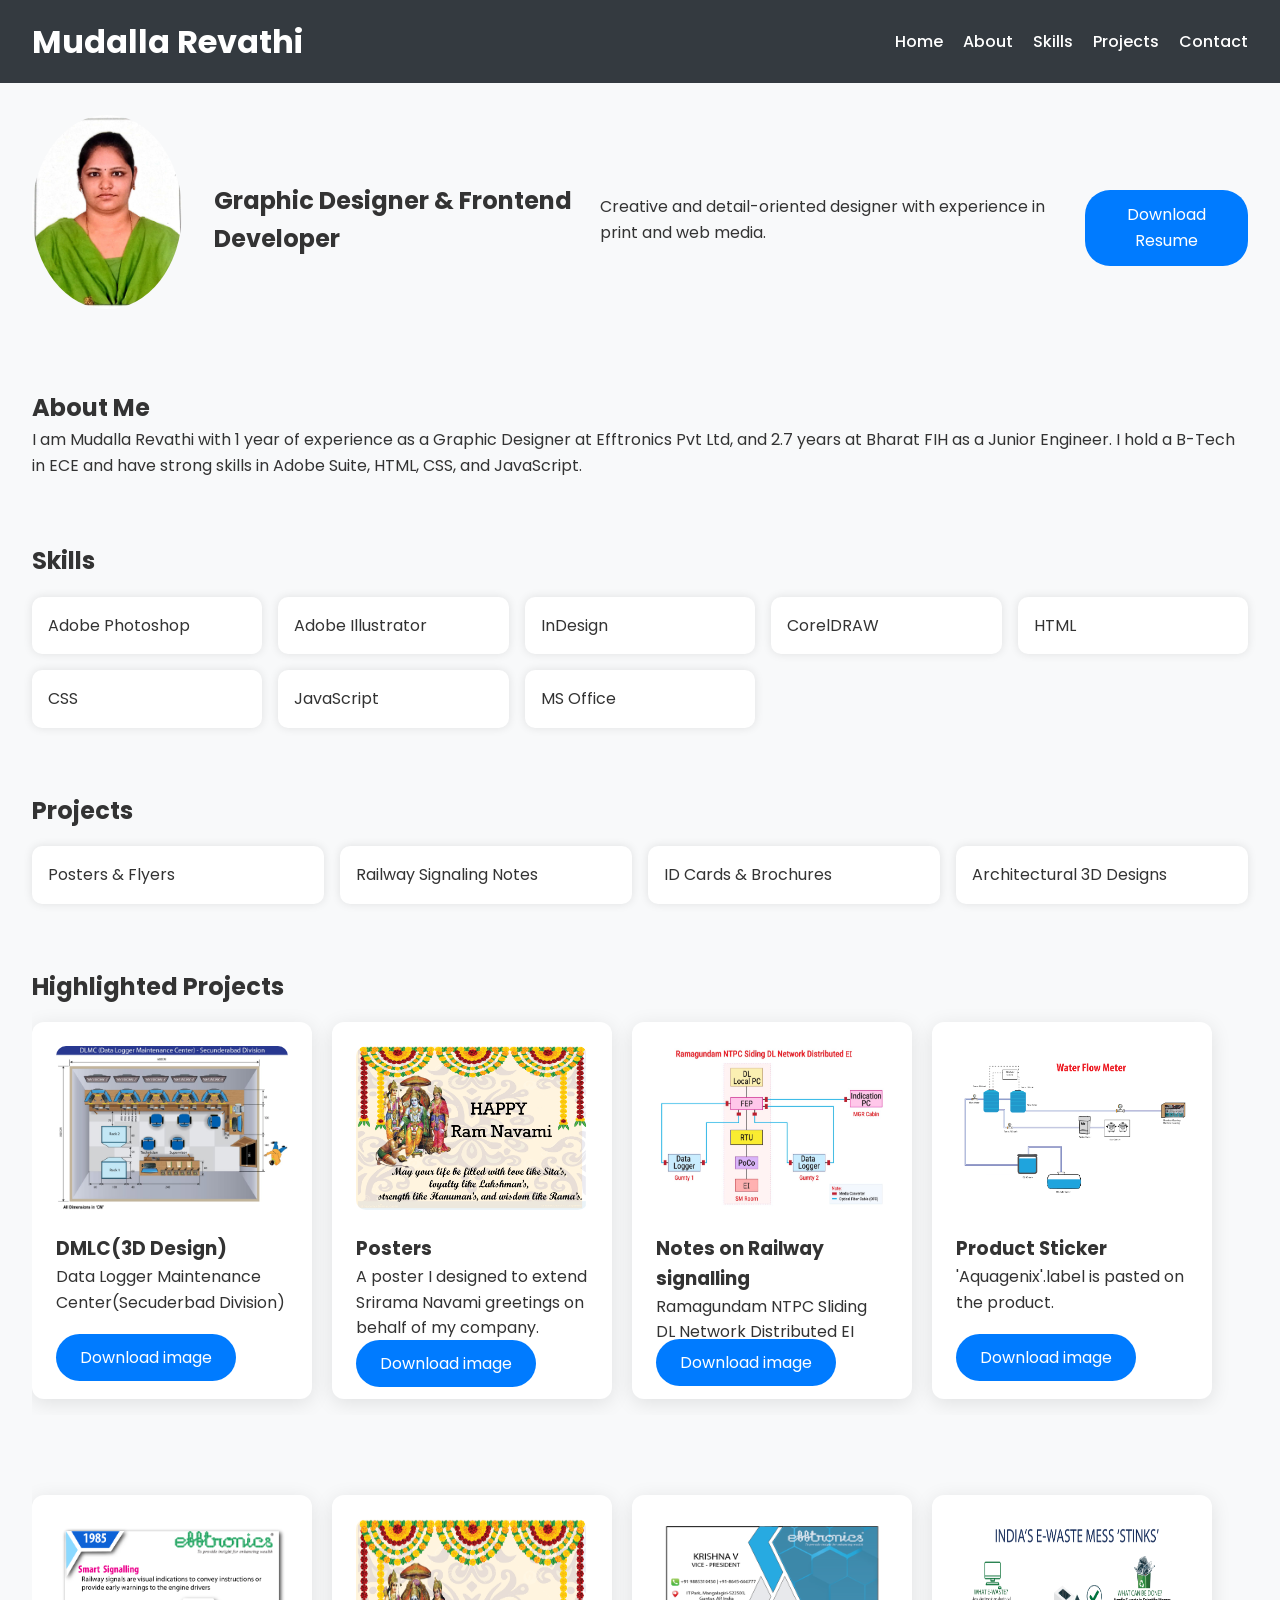
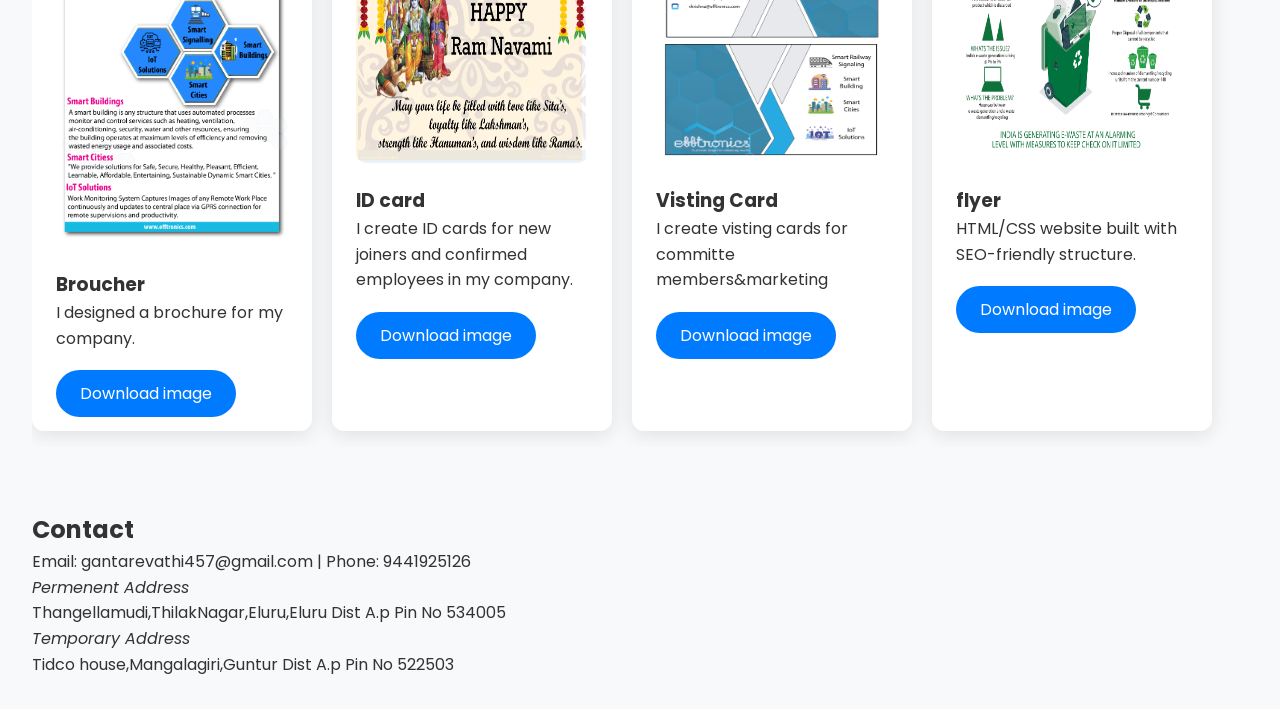
==== index.html @ 01e8acb7 "Update index.html" ====
<!DOCTYPE html>
<html lang="en">
<head>
  <meta charset="UTF-8" />
  <meta name="viewport" content="width=device-width, initial-scale=1.0" />
  <title>Mudalla Revathi | Portfolio</title>
  <link href="https://fonts.googleapis.com/css2?family=Poppins:wght@300;500;700&display=swap" rel="stylesheet">
  </head>
  <style>
    * {
      margin: 0;
      padding: 0;
      box-sizing: border-box;
      font-family: 'Poppins', sans-serif;
    }
    body {
      line-height: 1.6;
      background: #f8f9fa;
      color: #333;
    }
    header {
      background: #343a40;
      color: #fff;
      padding: 1rem 2rem;
      display: flex;
      justify-content: space-between;
      align-items: center;
      position: sticky;
      top: 0;
      z-index: 1000;
    }
    nav a {
      color: #fff;
      margin-left: 1rem;
      text-decoration: none;
      font-weight: 500;
    }
    section {
      padding: 2rem;
    }
    .home {
      display: flex;
      flex-direction: column;
      align-items: center;
      text-align: center;
    }
    .home img {
      width: 150px;
      border-radius: 50%;
      margin-bottom: 1rem;
    }
    .button {
      padding: 0.75rem 1.5rem;
      background: #007bff;
      color: white;
      border: none;
      border-radius: 25px;
      margin-top: 1rem;
      cursor: pointer;
      text-align: center;
      text-decoration: none;
    }
    .skills .skill-list, .projects .project-list {
      display: grid;
      grid-template-columns: repeat(auto-fit, minmax(200px, 1fr));
      gap: 1rem;
      margin-top: 1rem;
    }
    .skill, .project {
      background: #fff;
      padding: 1rem;
      border-radius: 10px;
      box-shadow: 0 0 10px rgba(0,0,0,0.1);
    }
    .carousel {
      display: flex;
      overflow-x: auto;
      gap: 20px;
      scroll-behavior: smooth;
      padding: 1rem 0;
    }
    .carousel-item {
      flex: 0 0 auto;
      width: 280px;
      background: white;
      padding: 1.5rem;
      border-radius: 12px;
      box-shadow: 0 4px 20px rgba(0,0,0,0.1);
      transition: transform 0.3s, box-shadow 0.3s;
    }
    .carousel-item:hover {
      transform: translateY(-10px);
      box-shadow: 0 12px 30px rgba(0,0,0,0.2);
    }
    .carousel-item img {
      width: 100%;
      border-radius: 10px;
      margin-bottom: 1rem;
    }
    .contact-form input, .contact-form textarea {
      width: 100%;
      padding: 0.75rem;
      margin: 0.5rem 0;
      border: 1px solid #ccc;
      border-radius: 5px;
    }
    footer {
      background: #343a40;
      color: #fff;
      text-align: center;
      padding: 1rem;
      margin-top: 2rem;
    }
    @media (min-width: 768px) {
      .home {
        flex-direction: row;
        justify-content: center;
        text-align: left;
      }
      .home img {
        margin-right: 2rem;
      }
    }
  </style>
</head>
<body>
  <header>
    <h1>Mudalla Revathi</h1>
    <nav>
      <a href="#home">Home</a>
      <a href="#about">About</a>
      <a href="#skills">Skills</a>
      <a href="#projects">Projects</a>
      <a href="#contact">Contact</a>
    </nav>
  </header>

  <section id="home" class="home">
    <img src="Revathi.jpg" alt="Profile Photo">
      <h2>Graphic Designer & Frontend Developer</h2>
      <p>Creative and detail-oriented designer with experience in print and web media.</p>
      <a href="photoshop resume.png"class="button">Download Resume</a>
    </div>
  </section>

  <section id="about">
    <h2>About Me</h2>
    <p>I am Mudalla Revathi with 1 year of experience as a Graphic Designer at Efftronics Pvt Ltd, and 2.7 years at Bharat FIH as a Junior Engineer. I hold a B-Tech in ECE and have strong skills in Adobe Suite, HTML, CSS, and JavaScript.</p>
  </section>

  <section id="skills" class="skills">
    <h2>Skills</h2>
    <div class="skill-list">
      <div class="skill">Adobe Photoshop</div>
      <div class="skill">Adobe Illustrator</div>
      <div class="skill">InDesign</div>
      <div class="skill">CorelDRAW</div>
      <div class="skill">HTML</div>
      <div class="skill">CSS</div>
      <div class="skill">JavaScript</div>
      <div class="skill">MS Office</div>
    </div>
  </section>

  <section id="projects" class="projects">
    <h2>Projects</h2>
    <div class="project-list">
      <div class="project">Posters & Flyers</div>
      <div class="project">Railway Signaling Notes</div>
      <div class="project">ID Cards & Brochures</div>
      <div class="project">Architectural 3D Designs</div>
    </div>
  </section>
  <section class="section" id="projects">
      <h2>Highlighted Projects</h2>
      <div class="carousel">
        <div class="carousel-item">
          <img src="3D Design.jpeg" style="height: 50%;width: 100%;" alt="Brand Kit">
          <h3>DMLC(3D Design)</h3>
          <p style="margin-bottom:30px;">Data Logger Maintenance Center(Secuderbad Division)</p>
           <a href="3D Design.jpeg"class="button">Download image</a>
        </div>
        <div class="carousel-item">
          <img src="Poster.png"style="height: 50%;width: 100%;" alt="Marketing Poster">
          <h3>Posters</h3>
          <p style="margin-bottom:10px;">A poster I designed to extend Srirama Navami greetings on behalf of my company.</p>
           <a href="Poster.png"class="button">Download image</a>
        </div>
        <div class="carousel-item">
          <img src="Block Diagrams1.jpeg" style="height: 50%;width: 100%;"alt="Landing Page">
          <h3>Notes on  Railway signalling </h3>
          <p style="margin-bottom:5px;">Ramagundam NTPC Sliding DL Network Distributed EI</p>
           <a href="Block Diagrams1.jpeg"class="button">Download image</a>
        </div>
        <div class="carousel-item">
          <img src="Terrace Flow-01.png" style="height: 50%;width: 100%;"alt="Landing Page">
          <h3>Product Sticker</h3>
          <p style="margin-bottom:30px;">'Aquagenix'.label is pasted on the product.</p>
           <a href="Terrace Flow-01.png"class="button">Download image</a>
        </div>
      </div>
    </section>
    <section class="section" id="projects">
      <div class="carousel">
        <div class="carousel-item">
          <img src="Broucher-01.png" style="height: %;width: 100%;" alt="Brand Kit">
          <h3>Broucher</h3>
          <p style="margin-bottom:30px;">I designed a brochure for my company.</p>
           <a href="Broucher-01.png"class="button">Download image</a>
        </div>
        <div class="carousel-item">
          <img src="Poster.png"style="height: 50%;width: 100%;" alt="Marketing Poster">
          <h3>ID card </h3>
          <p style="margin-bottom:30px;">I create ID cards for new joiners and confirmed employees in my company.</p>
           <a href="Poster.png"class="button">Download image</a>
        </div>
        <div class="carousel-item">
          <img src="vistingcard-2-01-01.png" style="height: 50%;width: 100%;"alt="Landing Page">
          <h3>Visting Card</h3>
          <p style="margin-bottom:30px;">I create visting cards for committe members&marketing</p>
           <a href="vistingcard-2-01-01.png"class="button">Download image</a>
        </div>
        <div class="carousel-item">
          <img src="India's waste-01.png" style="height: 50%;width: 100%;"alt="Landing Page">
          <h3>flyer</h3>
          <p style="margin-bottom:30px;">HTML/CSS website built with SEO-friendly structure.</p>
           <a href="India's waste-01.png"class="button">Download image</a>
        </div>
      </div>
    </section>
<section id="contact">
    <h2>Contact</h2>
    <p>Email: gantarevathi457@gmail.com | Phone: 9441925126</p>
    <address>Permenent Address</address>
    <P>Thangellamudi,ThilakNagar,Eluru,Eluru Dist A.p Pin No 534005</P>
    <address>Temporary Address</address>
    <P>Tidco house,Mangalagiri,Guntur Dist A.p Pin No 522503</P>
  </section>
</body>
</html>
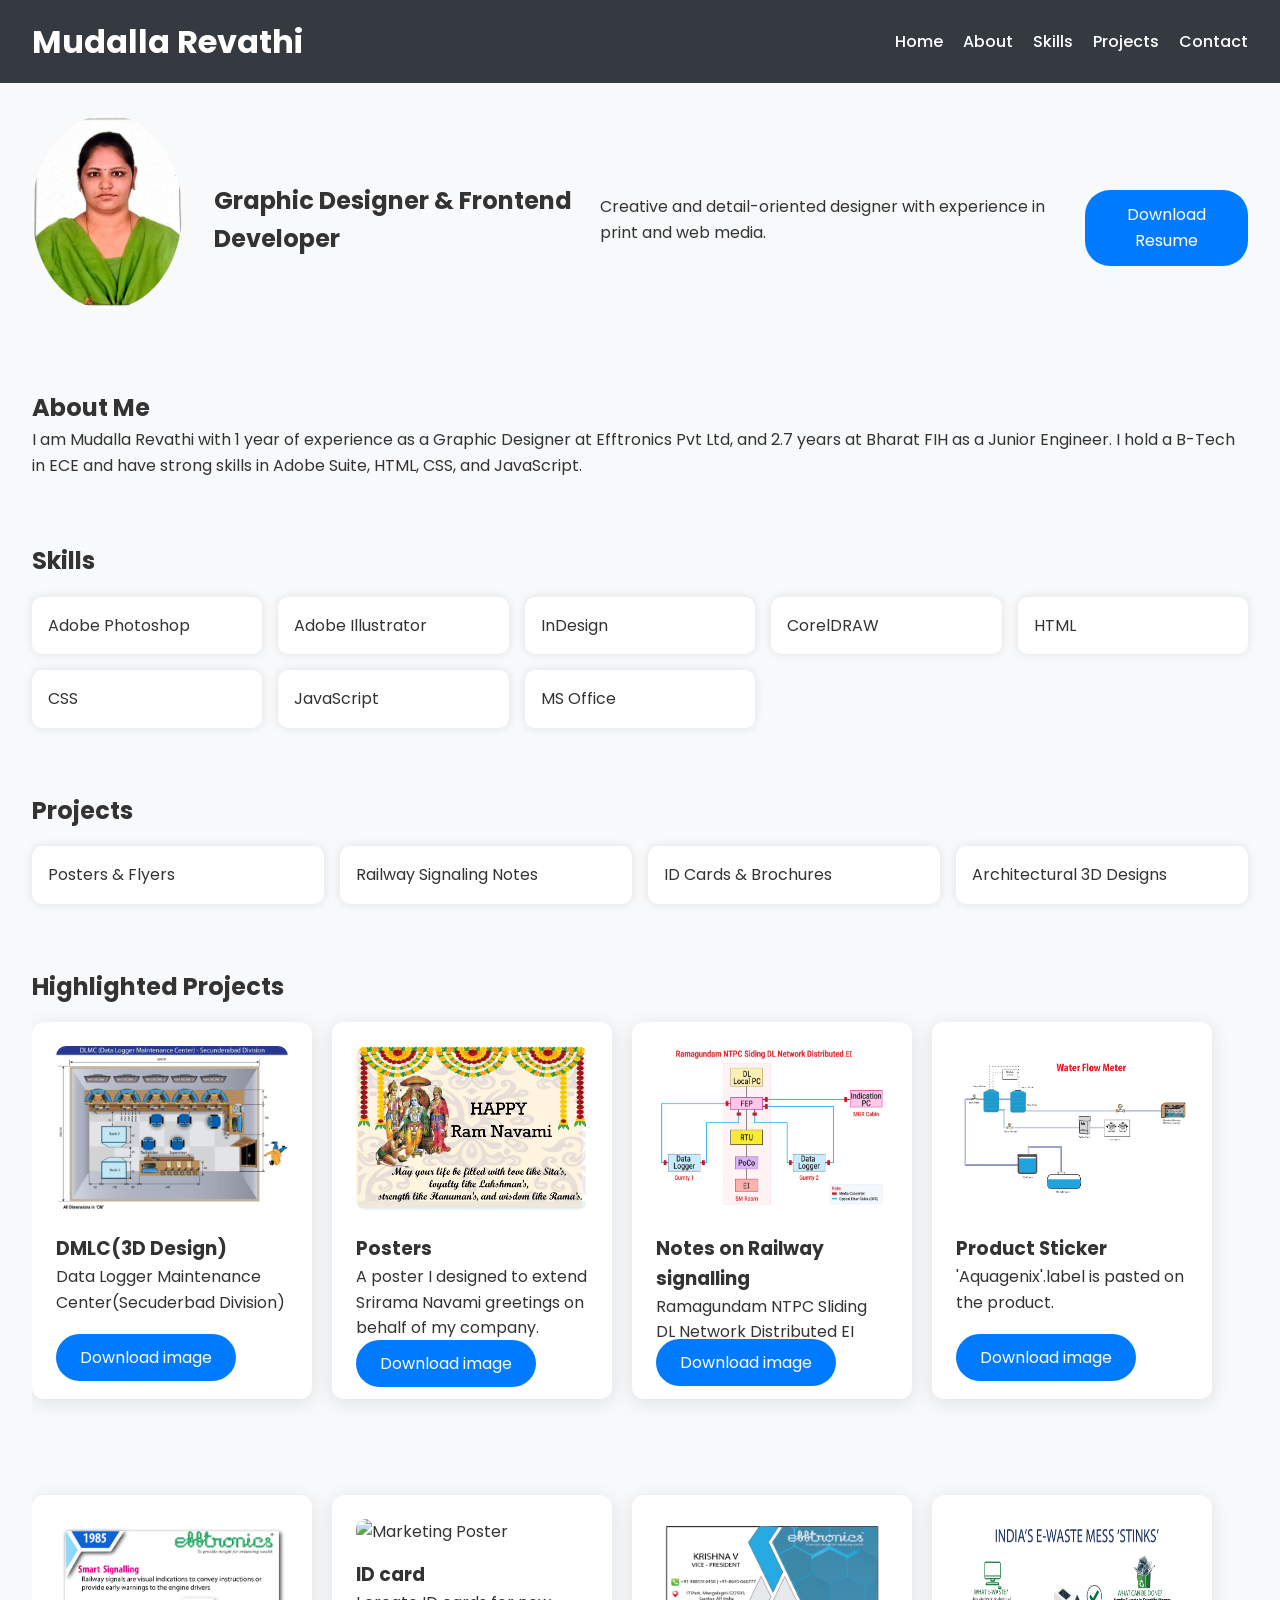
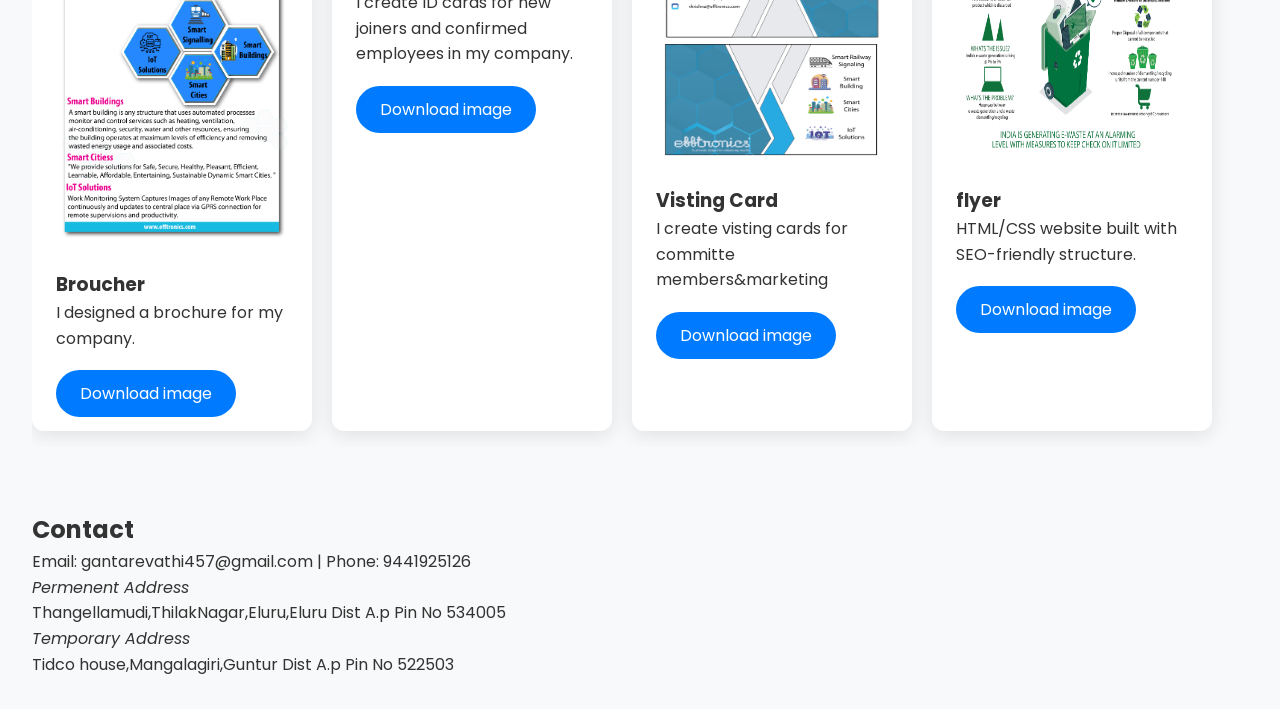
==== commit 82700d20: "Update index.html" ====
--- a/index.html
+++ b/index.html
@@ -209,10 +209,10 @@
            <a href="Broucher-01.png"class="button">Download image</a>
         </div>
         <div class="carousel-item">
-          <img src="Poster.png"style="height: 50%;width: 100%;" alt="Marketing Poster">
+          <img src="Id card.png"style="height: 50%;width: 100%;" alt="Marketing Poster">
           <h3>ID card </h3>
           <p style="margin-bottom:30px;">I create ID cards for new joiners and confirmed employees in my company.</p>
-           <a href="Poster.png"class="button">Download image</a>
+           <a href="Id card.png"class="button">Download image</a>
         </div>
         <div class="carousel-item">
           <img src="vistingcard-2-01-01.png" style="height: 50%;width: 100%;"alt="Landing Page">
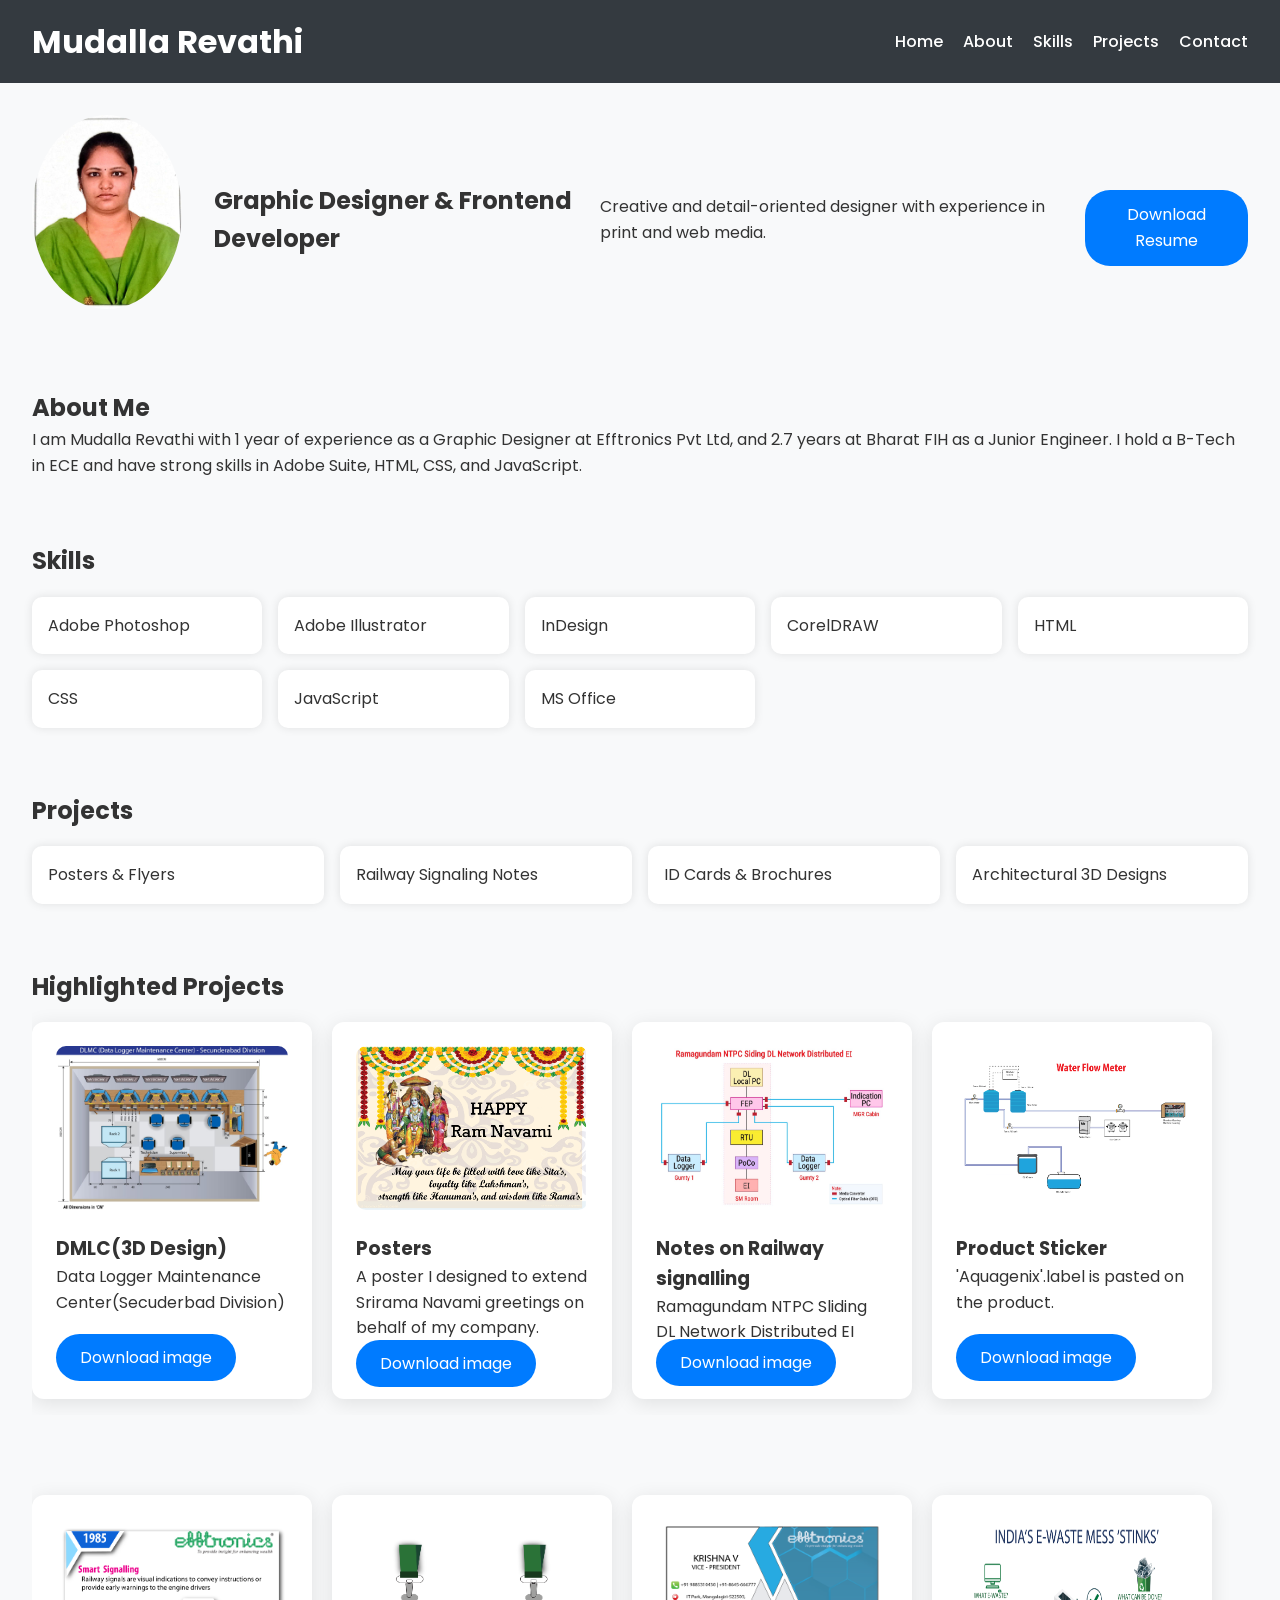
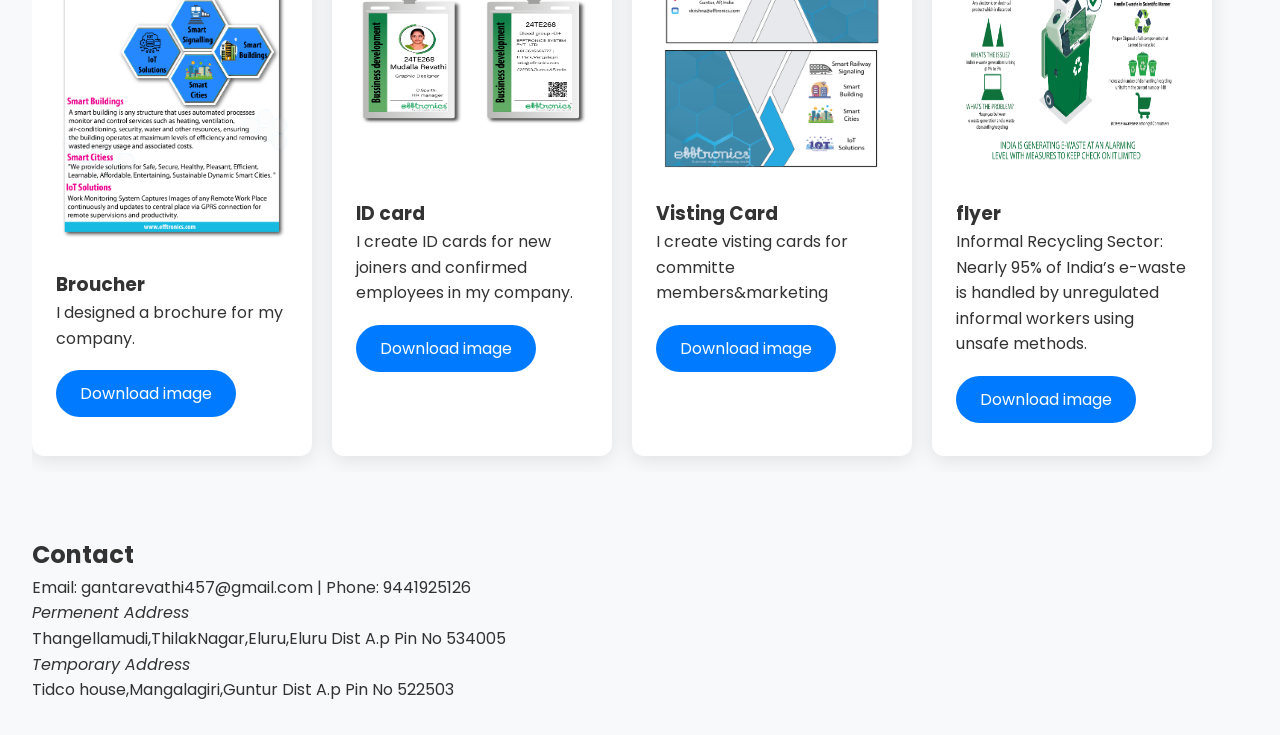
==== commit bd08adbd: "Update index.html" ====
--- a/index.html
+++ b/index.html
@@ -223,7 +223,7 @@
         <div class="carousel-item">
           <img src="India's waste-01.png" style="height: 50%;width: 100%;"alt="Landing Page">
           <h3>flyer</h3>
-          <p style="margin-bottom:30px;">HTML/CSS website built with SEO-friendly structure.</p>
+          <p style="margin-bottom:30px;">Informal Recycling Sector: Nearly 95% of India’s e-waste is handled by unregulated informal workers using unsafe methods.</p>
            <a href="India's waste-01.png"class="button">Download image</a>
         </div>
       </div>
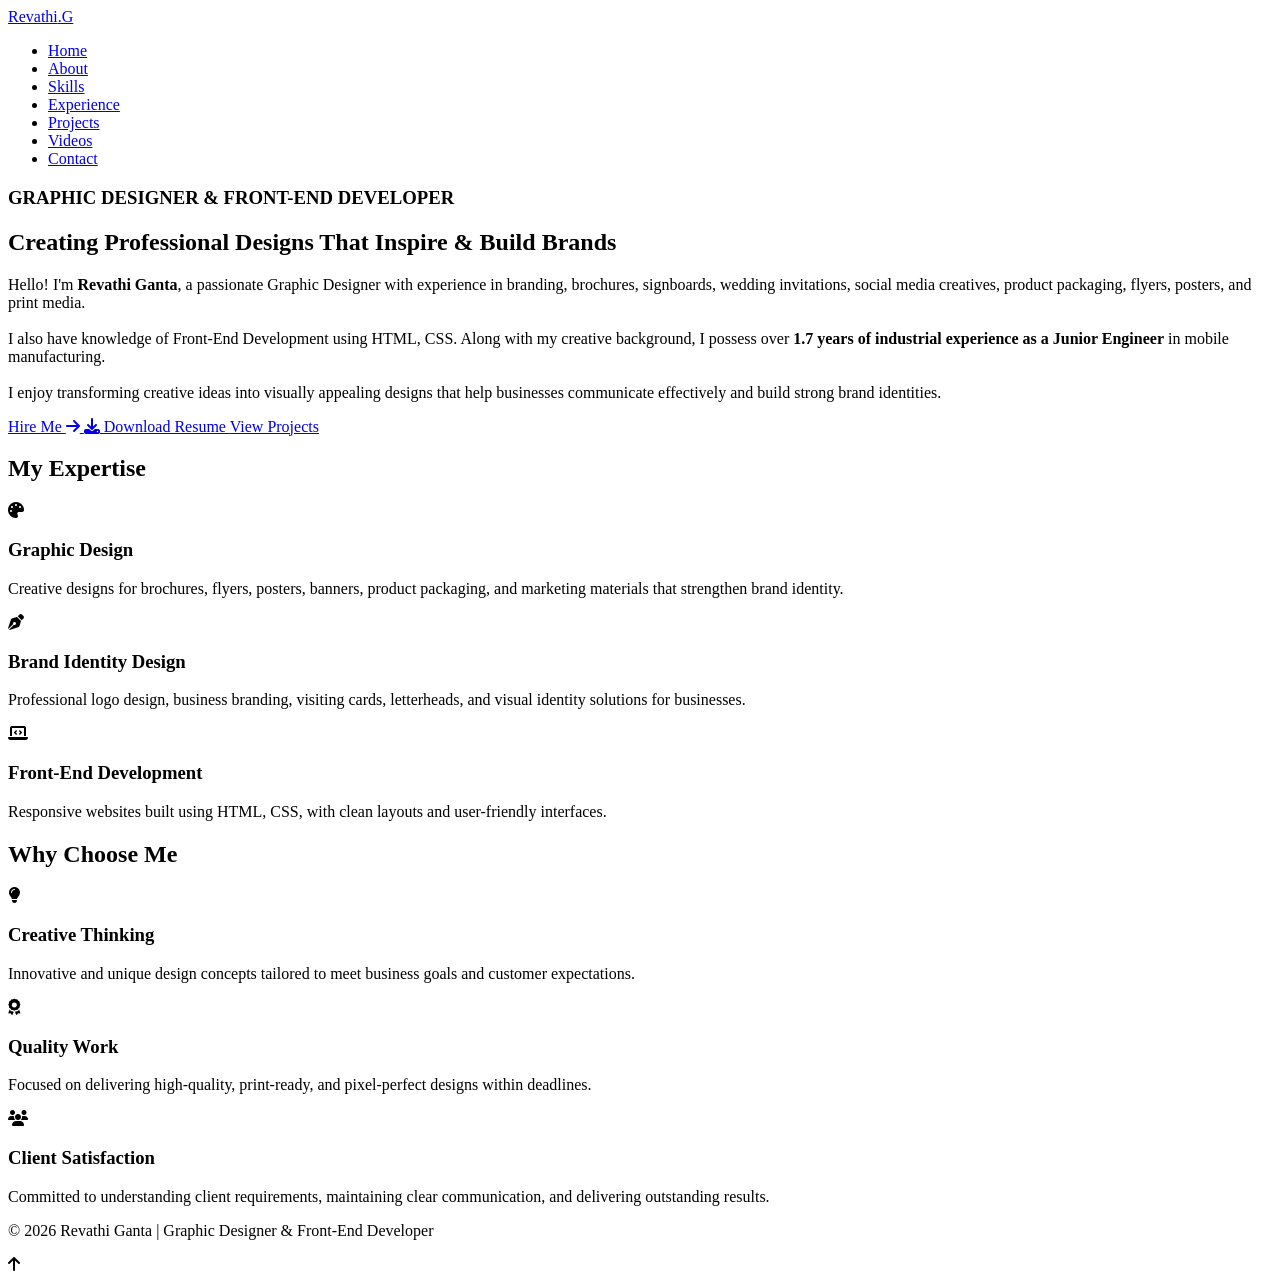
==== commit f801db9c: "Add files via upload" ====
--- a/index.html
+++ b/index.html
@@ -1,240 +1,132 @@
 <!DOCTYPE html>
 <html lang="en">
 <head>
-  <meta charset="UTF-8" />
-  <meta name="viewport" content="width=device-width, initial-scale=1.0" />
-  <title>Mudalla Revathi | Portfolio</title>
-  <link href="https://fonts.googleapis.com/css2?family=Poppins:wght@300;500;700&display=swap" rel="stylesheet">
-  </head>
-  <style>
-    * {
-      margin: 0;
-      padding: 0;
-      box-sizing: border-box;
-      font-family: 'Poppins', sans-serif;
-    }
-    body {
-      line-height: 1.6;
-      background: #f8f9fa;
-      color: #333;
-    }
-    header {
-      background: #343a40;
-      color: #fff;
-      padding: 1rem 2rem;
-      display: flex;
-      justify-content: space-between;
-      align-items: center;
-      position: sticky;
-      top: 0;
-      z-index: 1000;
-    }
-    nav a {
-      color: #fff;
-      margin-left: 1rem;
-      text-decoration: none;
-      font-weight: 500;
-    }
-    section {
-      padding: 2rem;
-    }
-    .home {
-      display: flex;
-      flex-direction: column;
-      align-items: center;
-      text-align: center;
-    }
-    .home img {
-      width: 150px;
-      border-radius: 50%;
-      margin-bottom: 1rem;
-    }
-    .button {
-      padding: 0.75rem 1.5rem;
-      background: #007bff;
-      color: white;
-      border: none;
-      border-radius: 25px;
-      margin-top: 1rem;
-      cursor: pointer;
-      text-align: center;
-      text-decoration: none;
-    }
-    .skills .skill-list, .projects .project-list {
-      display: grid;
-      grid-template-columns: repeat(auto-fit, minmax(200px, 1fr));
-      gap: 1rem;
-      margin-top: 1rem;
-    }
-    .skill, .project {
-      background: #fff;
-      padding: 1rem;
-      border-radius: 10px;
-      box-shadow: 0 0 10px rgba(0,0,0,0.1);
-    }
-    .carousel {
-      display: flex;
-      overflow-x: auto;
-      gap: 20px;
-      scroll-behavior: smooth;
-      padding: 1rem 0;
-    }
-    .carousel-item {
-      flex: 0 0 auto;
-      width: 280px;
-      background: white;
-      padding: 1.5rem;
-      border-radius: 12px;
-      box-shadow: 0 4px 20px rgba(0,0,0,0.1);
-      transition: transform 0.3s, box-shadow 0.3s;
-    }
-    .carousel-item:hover {
-      transform: translateY(-10px);
-      box-shadow: 0 12px 30px rgba(0,0,0,0.2);
-    }
-    .carousel-item img {
-      width: 100%;
-      border-radius: 10px;
-      margin-bottom: 1rem;
-    }
-    .contact-form input, .contact-form textarea {
-      width: 100%;
-      padding: 0.75rem;
-      margin: 0.5rem 0;
-      border: 1px solid #ccc;
-      border-radius: 5px;
-    }
-    footer {
-      background: #343a40;
-      color: #fff;
-      text-align: center;
-      padding: 1rem;
-      margin-top: 2rem;
-    }
-    @media (min-width: 768px) {
-      .home {
-        flex-direction: row;
-        justify-content: center;
-        text-align: left;
-      }
-      .home img {
-        margin-right: 2rem;
-      }
-    }
-  </style>
+    <meta charset="UTF-8">
+    <meta name="viewport" content="width=device-width, initial-scale=1.0">
+    <meta name="description" content="Portfolio of Revathi Ganta, Creative Graphic Designer and Front-End Developer from Andhra Pradesh, India.">
+    <title>Revathi Ganta | Graphic Designer Portfolio</title>
+    <link rel="stylesheet" href="style.css">
+    <link rel="stylesheet" href="https://cdnjs.cloudflare.com/ajax/libs/font-awesome/6.4.0/css/all.min.css">
 </head>
 <body>
-  <header>
-    <h1>Mudalla Revathi</h1>
-    <nav>
-      <a href="#home">Home</a>
-      <a href="#about">About</a>
-      <a href="#skills">Skills</a>
-      <a href="#projects">Projects</a>
-      <a href="#contact">Contact</a>
-    </nav>
-  </header>
 
-  <section id="home" class="home">
-    <img src="Revathi.jpg" alt="Profile Photo">
-      <h2>Graphic Designer & Frontend Developer</h2>
-      <p>Creative and detail-oriented designer with experience in print and web media.</p>
-      <a href="photoshop resume.png"class="button">Download Resume</a>
+<nav class="navbar">
+    <div class="container">
+        <a href="index.html" class="logo">Revathi<span>.G</span></a>
+
+        <ul class="nav-links">
+    <li><a href="index.html">Home</a></li>
+    <li><a href="about.html">About</a></li>
+    <li><a href="skills.html">Skills</a></li>
+    <li><a href="experience.html">Experience</a></li>
+    <li><a href="projects.html">Projects</a></li>
+
+    <!-- కొత్తది -->
+    <li><a href="videos.html">Videos</a></li>
+
+    <li><a href="contact.html">Contact</a></li>
+</ul>
+
+        <div class="menu-toggle" id="mobile-menu">
+            <span></span>
+            <span></span>
+            <span></span>
+        </div>
     </div>
-  </section>
+</nav>
 
-  <section id="about">
-    <h2>About Me</h2>
-    <p>I am Mudalla Revathi with 1 year of experience as a Graphic Designer at Efftronics Pvt Ltd, and 2.7 years at Bharat FIH as a Junior Engineer. I hold a B-Tech in ECE and have strong skills in Adobe Suite, HTML, CSS, and JavaScript.</p>
-  </section>
+<!-- HERO SECTION -->
+<section class="hero">
+    <div class="container hero-content">
+        <h3>GRAPHIC DESIGNER & FRONT-END DEVELOPER</h3>
+        <h1>Creating Professional Designs That Inspire & Build Brands</h1>
+        <p>
+            Hello! I'm <strong>Revathi Ganta</strong>, a passionate Graphic Designer with experience in
+            branding, brochures, signboards, wedding invitations, social media creatives,
+            product packaging, flyers, posters, and print media.
+            <br><br>
+            I also have knowledge of Front-End Development using HTML, CSS.
+            Along with my creative background, I possess over <strong>1.7 years of industrial
+            experience as a Junior Engineer</strong> in mobile manufacturing.
+            <br><br>
+            I enjoy transforming creative ideas into visually appealing designs that help
+            businesses communicate effectively and build strong brand identities.
+        </p>
 
-  <section id="skills" class="skills">
-    <h2>Skills</h2>
-    <div class="skill-list">
-      <div class="skill">Adobe Photoshop</div>
-      <div class="skill">Adobe Illustrator</div>
-      <div class="skill">InDesign</div>
-      <div class="skill">CorelDRAW</div>
-      <div class="skill">HTML</div>
-      <div class="skill">CSS</div>
-      <div class="skill">JavaScript</div>
-      <div class="skill">MS Office</div>
+        <div class="hero-btns">
+            <a href="contact.html" class="btn btn-primary">
+                Hire Me <i class="fas fa-arrow-right"></i>
+            </a>
+
+            <!-- ఇక్కడ క్లాస్ సింటాక్స్ ఫిక్స్ చేసాము -->
+            <a href="Resume/photoshop resume update.pdf" class="btn btn-secondary" download>
+                <i class="fas fa-download"></i> Download Resume
+            </a>
+            
+            <a href="projects.html" class="btn btn-secondary">
+                View Projects
+            </a>
+        </div>
     </div>
-  </section>
+</section>
 
-  <section id="projects" class="projects">
-    <h2>Projects</h2>
-    <div class="project-list">
-      <div class="project">Posters & Flyers</div>
-      <div class="project">Railway Signaling Notes</div>
-      <div class="project">ID Cards & Brochures</div>
-      <div class="project">Architectural 3D Designs</div>
+<!-- EXPERTISE SECTION -->
+<section class="container">
+    <h2 class="section-title">My <span>Expertise</span></h2>
+    <div class="grid-3">
+        <div class="card">
+            <i class="fas fa-palette"></i>
+            <h3>Graphic Design</h3>
+            <p>Creative designs for brochures, flyers, posters, banners, product packaging, and marketing materials that strengthen brand identity.</p>
+        </div>
+
+        <div class="card">
+            <i class="fas fa-pen-nib"></i>
+            <h3>Brand Identity Design</h3>
+            <p>Professional logo design, business branding, visiting cards, letterheads, and visual identity solutions for businesses.</p>
+        </div>
+
+        <div class="card">
+            <i class="fas fa-laptop-code"></i>
+            <h3>Front-End Development</h3>
+            <p>Responsive websites built using HTML, CSS, with clean layouts and user-friendly interfaces.</p>
+        </div>
     </div>
-  </section>
-  <section class="section" id="projects">
-      <h2>Highlighted Projects</h2>
-      <div class="carousel">
-        <div class="carousel-item">
-          <img src="3D Design.jpeg" style="height: 50%;width: 100%;" alt="Brand Kit">
-          <h3>DMLC(3D Design)</h3>
-          <p style="margin-bottom:30px;">Data Logger Maintenance Center(Secuderbad Division)</p>
-           <a href="3D Design.jpeg"class="button">Download image</a>
+</section>
+
+<!-- WHY CHOOSE ME SECTION -->
+<section class="container">
+    <h2 class="section-title">Why <span>Choose Me</span></h2>
+    <div class="grid-3">
+        <div class="card">
+            <i class="fas fa-lightbulb"></i>
+            <h3>Creative Thinking</h3>
+            <p>Innovative and unique design concepts tailored to meet business goals and customer expectations.</p>
         </div>
-        <div class="carousel-item">
-          <img src="Poster.png"style="height: 50%;width: 100%;" alt="Marketing Poster">
-          <h3>Posters</h3>
-          <p style="margin-bottom:10px;">A poster I designed to extend Srirama Navami greetings on behalf of my company.</p>
-           <a href="Poster.png"class="button">Download image</a>
+
+        <div class="card">
+            <i class="fas fa-award"></i>
+            <h3>Quality Work</h3>
+            <p>Focused on delivering high-quality, print-ready, and pixel-perfect designs within deadlines.</p>
         </div>
-        <div class="carousel-item">
-          <img src="Block Diagrams1.jpeg" style="height: 50%;width: 100%;"alt="Landing Page">
-          <h3>Notes on  Railway signalling </h3>
-          <p style="margin-bottom:5px;">Ramagundam NTPC Sliding DL Network Distributed EI</p>
-           <a href="Block Diagrams1.jpeg"class="button">Download image</a>
+
+        <div class="card">
+            <i class="fas fa-users"></i>
+            <h3>Client Satisfaction</h3>
+            <p>Committed to understanding client requirements, maintaining clear communication, and delivering outstanding results.</p>
         </div>
-        <div class="carousel-item">
-          <img src="Terrace Flow-01.png" style="height: 50%;width: 100%;"alt="Landing Page">
-          <h3>Product Sticker</h3>
-          <p style="margin-bottom:30px;">'Aquagenix'.label is pasted on the product.</p>
-           <a href="Terrace Flow-01.png"class="button">Download image</a>
-        </div>
-      </div>
-    </section>
-    <section class="section" id="projects">
-      <div class="carousel">
-        <div class="carousel-item">
-          <img src="Broucher-01.png" style="height: %;width: 100%;" alt="Brand Kit">
-          <h3>Broucher</h3>
-          <p style="margin-bottom:30px;">I designed a brochure for my company.</p>
-           <a href="Broucher-01.png"class="button">Download image</a>
-        </div>
-        <div class="carousel-item">
-          <img src="Id card.png"style="height: 50%;width: 100%;" alt="Marketing Poster">
-          <h3>ID card </h3>
-          <p style="margin-bottom:30px;">I create ID cards for new joiners and confirmed employees in my company.</p>
-           <a href="Id card.png"class="button">Download image</a>
-        </div>
-        <div class="carousel-item">
-          <img src="vistingcard-2-01-01.png" style="height: 50%;width: 100%;"alt="Landing Page">
-          <h3>Visting Card</h3>
-          <p style="margin-bottom:30px;">I create visting cards for committe members&marketing</p>
-           <a href="vistingcard-2-01-01.png"class="button">Download image</a>
-        </div>
-        <div class="carousel-item">
-          <img src="India's waste-01.png" style="height: 50%;width: 100%;"alt="Landing Page">
-          <h3>flyer</h3>
-          <p style="margin-bottom:30px;">Informal Recycling Sector: Nearly 95% of India’s e-waste is handled by unregulated informal workers using unsafe methods.</p>
-           <a href="India's waste-01.png"class="button">Download image</a>
-        </div>
-      </div>
-    </section>
-<section id="contact">
-    <h2>Contact</h2>
-    <p>Email: gantarevathi457@gmail.com | Phone: 9441925126</p>
-    <address>Permenent Address</address>
-    <P>Thangellamudi,ThilakNagar,Eluru,Eluru Dist A.p Pin No 534005</P>
-    <address>Temporary Address</address>
-    <P>Tidco house,Mangalagiri,Guntur Dist A.p Pin No 522503</P>
-  </section>
+    </div>
+</section>
+
+<footer>
+    <p>© 2026 Revathi Ganta | Graphic Designer & Front-End Developer</p>
+</footer>
+
+<div class="scroll-top" id="scrollTopBtn">
+    <i class="fas fa-arrow-up"></i>
+</div>
+
+<!-- జావాస్క్రిప్ట్ పాత్ కరెక్ట్ చేసాము -->
+<script src="./script.js"></script>
 </body>
-</html>
+</html>
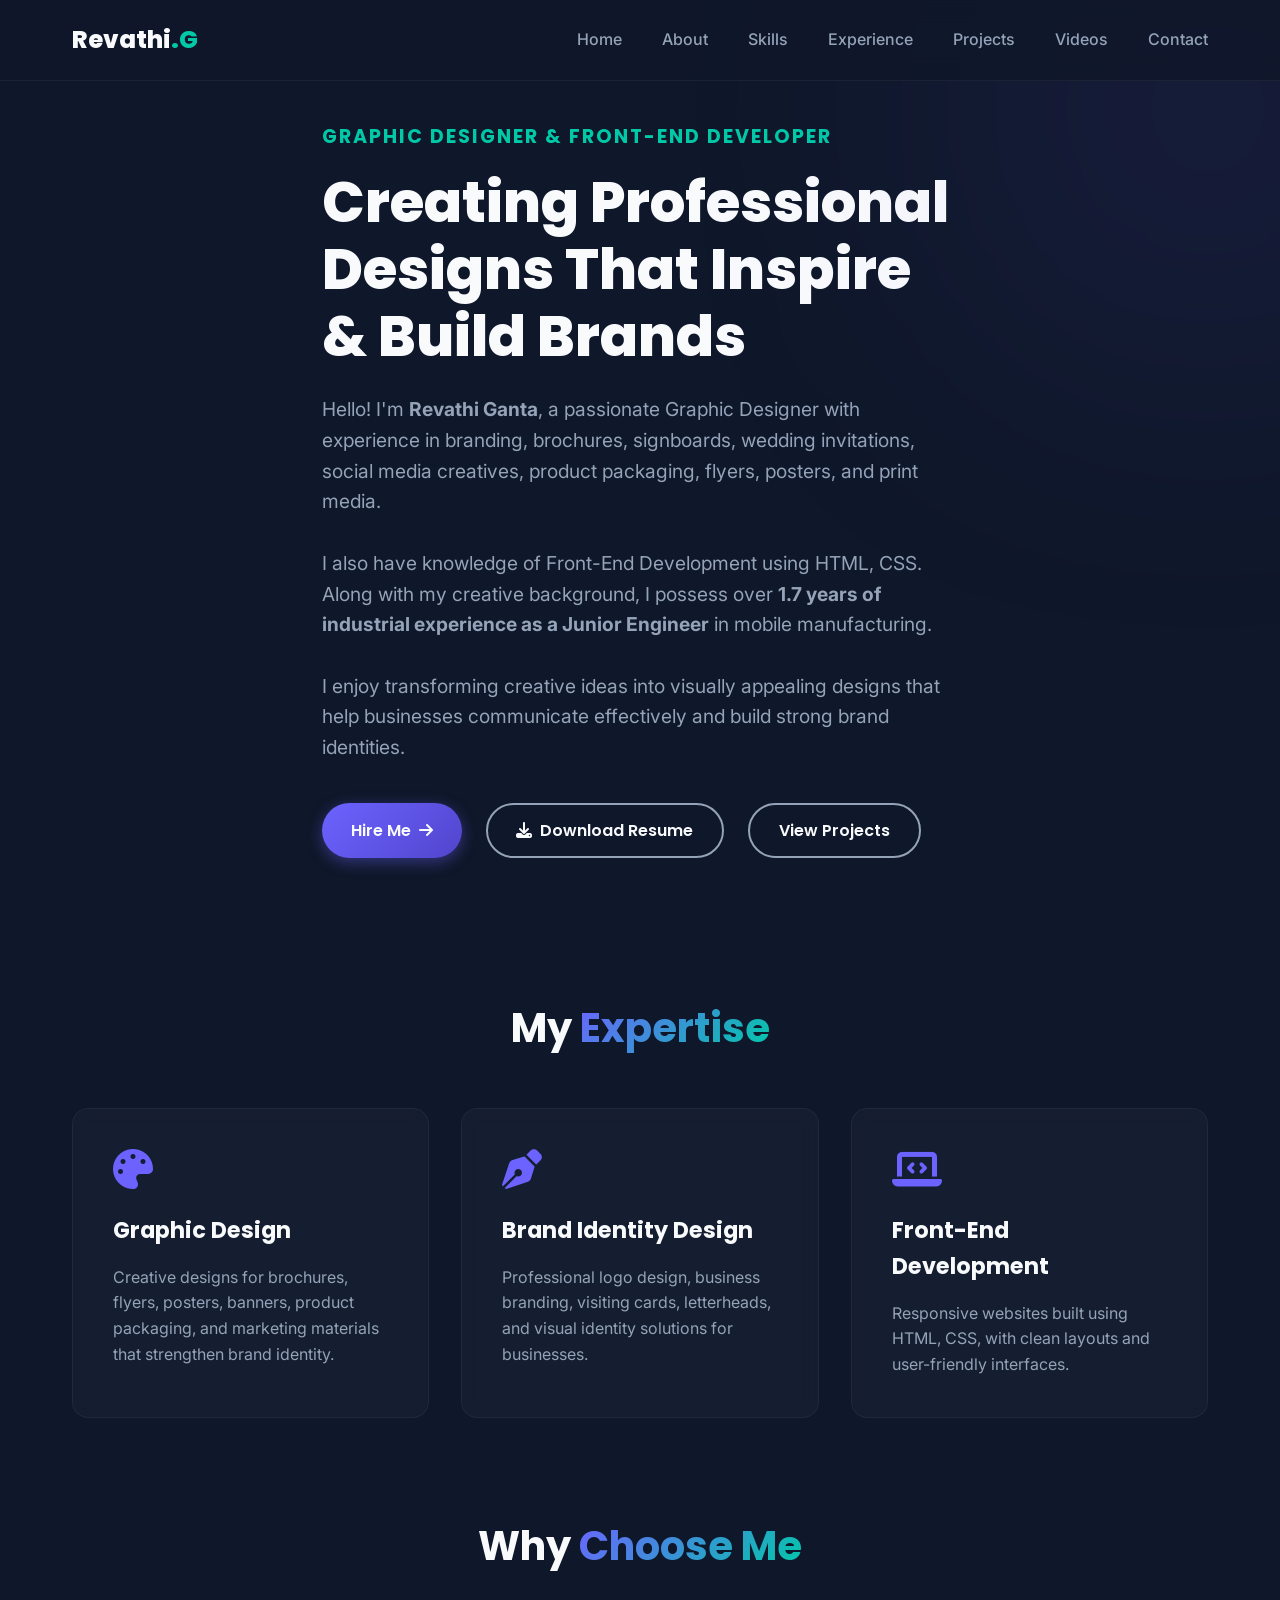
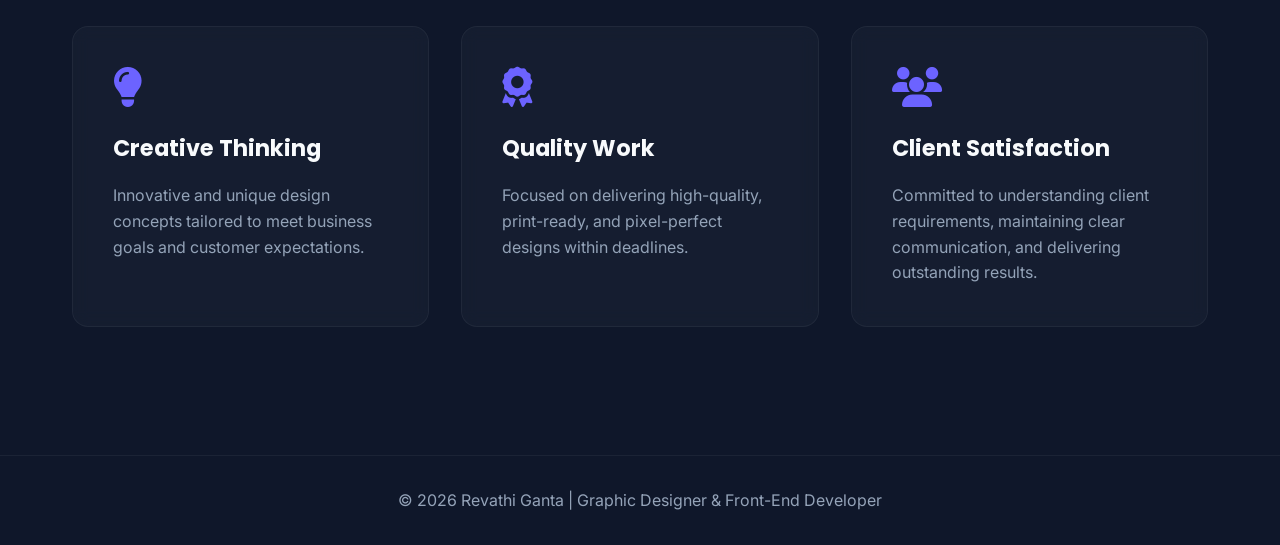
==== commit d741944d: "Add files via upload" ====
--- a/index.html
+++ b/index.html
@@ -15,7 +15,7 @@
         <a href="index.html" class="logo">Revathi<span>.G</span></a>
 
         <ul class="nav-links">
-    <li><a href="index.html">Home</a></li>
+    <li><a href="">Home</a></li>
     <li><a href="about.html">About</a></li>
     <li><a href="skills.html">Skills</a></li>
     <li><a href="experience.html">Experience</a></li>
--- a/style.css
+++ b/style.css
@@ -0,0 +1,835 @@
+/* ==========================================================================
+   GLOBAL VARIABLES & RESET
+   ========================================================================== */
+@import url('https://fonts.googleapis.com/css2?family=Inter:wght@300;400;500;600&family=Poppins:wght@400;600;700;800&display=swap');
+
+/* ఐకాన్స్ పర్‌ఫెక్ట్‌గా స్ట్రైట్‌గా (నిలువుగా) నిలబడటానికి */
+/* ప్రతి ఐకాన్‌ను విడివిడిగా పర్‌ఫెక్ట్ యాంగిల్‌కి తిప్పడానికి */
+
+.contact-method i {
+    display: inline-block !important;
+}
+
+/* ఫోన్ ఐకాన్ కోసం */
+.fa-phone, .fa-phone-flip {
+    transform: rotate(-90deg) !important;
+}
+
+/* లొకేషన్ ఐకాన్ కోసం */
+
+.fa-map-marker-alt, .fa-location-dot {
+    transform: rotate(0deg) !important;
+}
+
+/* మీ పాత కోడ్ అంతా దీని కింద నుండి స్టార్ట్ అవుతుంది */
+
+:root {
+    --primary: #6C63FF;
+    --secondary: #00C9A7;
+    --bg-main: #0F172A;
+    --bg-card: #1E293B;
+    --text-main: #F8FAFC;
+    --text-muted: #94A3B8;
+    --glass-border: rgba(255, 255, 255, 0.05);
+    --font-heading: 'Poppins', sans-serif;
+    --font-body: 'Inter', sans-serif;
+    --transition: all 0.4s cubic-bezier(0.4, 0, 0.2, 1);
+}
+
+* {
+    margin: 0;
+    padding: 0;
+    box-sizing: border-box;
+    text-decoration: none;
+    list-style: none;
+    border: none;
+    outline: none;
+}
+
+html {
+    scroll-behavior: smooth;
+    font-size: 16px;
+    overflow-x: hidden;
+}
+
+body {
+    background-color: var(--bg-main);
+    color: var(--text-main);
+    font-family: var(--font-body);
+    line-height: 1.6;
+}
+
+/* ==========================================================================
+   REUSABLE COMPONENTS
+   ========================================================================== */
+.container {
+    max-width: 1200px;
+    margin: 0 auto;
+    padding: 0 2rem;
+}
+
+.btn {
+    display: inline-flex;
+    align-items: center;
+    gap: 0.5rem;
+    padding: 0.8rem 1.8rem;
+    border-radius: 50px;
+    font-family: var(--font-heading);
+    font-weight: 600;
+    cursor: pointer;
+    transition: var(--transition);
+}
+
+.btn-primary {
+    background: linear-gradient(135deg, var(--primary), #5145CD);
+    color: var(--text-main);
+    box-shadow: 0 4px 15px rgba(108, 99, 255, 0.4);
+}
+
+.btn-primary:hover {
+    transform: translateY(-3px);
+    box-shadow: 0 8px 25px rgba(108, 99, 255, 0.6);
+}
+
+.btn-secondary {
+    background: transparent;
+    color: var(--text-main);
+    border: 2px solid var(--text-muted);
+}
+
+.btn-secondary:hover {
+    border-color: var(--secondary);
+    color: var(--secondary);
+    transform: translateY(-3px);
+}
+
+.section-title {
+    font-family: var(--font-heading);
+    font-size: 2.5rem;
+    font-weight: 700;
+    text-align: center;
+    margin-bottom: 3rem;
+    margin-top: 6rem;
+}
+
+.section-title span {
+    background: linear-gradient(135deg, var(--primary), var(--secondary));
+    -webkit-background-clip: text;
+    -webkit-text-fill-color: transparent;
+}
+
+/* ==========================================================================
+   NAVIGATION BAR
+   ========================================================================== */
+.navbar {
+    position: fixed;
+    top: 0;
+    left: 0;
+    width: 100%;
+    z-index: 1000;
+    background: rgba(15, 23, 42, 0.8);
+    backdrop-filter: blur(12px);
+    border-bottom: 1px solid var(--glass-border);
+    transition: var(--transition);
+}
+
+.navbar .container {
+    display: flex;
+    justify-content: space-between;
+    align-items: center;
+    height: 80px;
+}
+
+.logo {
+    font-family: var(--font-heading);
+    font-size: 1.5rem;
+    font-weight: 800;
+    color: var(--text-main);
+}
+
+.logo span {
+    color: var(--secondary);
+}
+.nav-links {
+    display: flex;
+    gap: 2.5rem;
+}
+
+.nav-links a {
+    color: var(--text-muted);
+    font-weight: 500;
+    transition: var(--transition);
+    position: relative;
+    padding: 0.5rem 0;
+}
+
+.nav-links a:hover,
+.nav-links a.active {
+    color: var(--text-main);
+}
+
+.nav-links a::after {
+    content: '';
+    position: absolute;
+    bottom: 0;
+    left: 0;
+    width: 0;
+    height: 2px;
+    background: linear-gradient(90deg, var(--primary), var(--secondary));
+    transition: var(--transition);
+}
+
+.nav-links a:hover::after,
+.nav-links a.active::after {
+    width: 100%;
+}
+
+.menu-toggle {
+    display: none;
+    flex-direction: column;
+    gap: 6px;
+    cursor: pointer;
+}
+
+.menu-toggle span {
+    width: 30px;
+    height: 3px;
+    background-color: var(--text-main);
+    border-radius: 2px;
+    transition: var(--transition);
+}
+
+/* ==========================================================================
+   INDEX / HERO / FEATURES
+   ========================================================================== */
+.hero {
+    min-height: 100vh;
+    display: flex;
+    align-items: center;
+    padding-top: 80px;
+    position: relative;
+    overflow: hidden;
+}
+
+.hero::before {
+    content: '';
+    position: absolute;
+    top: -10%;
+    right: -10%;
+    width: 400px;
+    height: 400px;
+    background: rgba(108, 99, 255, 0.15);
+    filter: blur(150px);
+    border-radius: 50%;
+}
+
+.hero-content {
+    max-width: 700px;
+}
+
+.hero-content h3 {
+    color: var(--secondary);
+    font-family: var(--font-heading);
+    font-size: 1.2rem;
+    letter-spacing: 2px;
+    margin-bottom: 1rem;
+}
+
+.hero-content h1 {
+    font-family: var(--font-heading);
+    font-size: 3.5rem;
+    font-weight: 800;
+    line-height: 1.2;
+    margin-bottom: 1.5rem;
+}
+
+.hero-content p {
+    color: var(--text-muted);
+    font-size: 1.2rem;
+    margin-bottom: 2.5rem;
+}
+
+.hero-btns {
+    display: flex;
+    gap: 1.5rem;
+    flex-wrap: wrap;
+}
+
+.grid-3 {
+    display: grid;
+    grid-template-columns: repeat(auto-fit, minmax(300px, 1fr));
+    gap: 2rem;
+    margin-bottom: 5rem;
+}
+
+.card {
+    background: rgba(30, 41, 59, 0.4);
+    border: 1px solid var(--glass-border);
+    backdrop-filter: blur(8px);
+    border-radius: 16px;
+    padding: 2.5rem;
+    transition: var(--transition);
+}
+
+.card:hover {
+    transform: translateY(-10px);
+    border-color: rgba(108, 99, 255, 0.3);
+    box-shadow: 0 10px 30px rgba(0, 0, 0, 0.3);
+}
+
+.card i {
+    font-size: 2.5rem;
+    color: var(--primary);
+    margin-bottom: 1.5rem;
+}
+
+.card h3 {
+    font-family: var(--font-heading);
+    font-size: 1.4rem;
+    margin-bottom: 1rem;
+}
+
+.card p {
+    color: var(--text-muted);
+}
+
+/* ==========================================================================
+   ABOUT PAGE
+   ========================================================================== */
+.about-grid {
+    display: grid;
+    grid-template-columns: 1fr 1.2fr;
+    gap: 4rem;
+    align-items: center;
+    margin-top: 4rem;
+}
+
+.about-img-wrapper {
+    position: relative;
+    border-radius: 24px;
+    overflow: hidden;
+    aspect-ratio: 4/5;
+    background: var(--bg-card);
+    border: 1px solid var(--glass-border);
+    display: flex;
+    justify-content: center;
+    align-items: center;
+}
+
+.about-img-placeholder {
+    text-align: center;
+    color: var(--text-muted);
+}
+
+.about-img-placeholder i {
+    font-size: 4rem;
+    margin-bottom: 1rem;
+    color: var(--primary);
+}
+
+.info-list {
+    display: grid;
+    grid-template-columns: repeat(auto-fit, minmax(200px, 1fr));
+    gap: 1.5rem;
+    margin-top: 2rem;
+}
+
+.info-item h4 {
+    color: var(--text-muted);
+    font-size: 0.9rem;
+    text-transform: uppercase;
+}
+
+.info-item p {
+    font-weight: 600;
+}
+
+/* ==========================================================================
+   SKILLS PAGE
+   ========================================================================== */
+.skills-container {
+    display: grid;
+    grid-template-columns: 1.2fr 1fr;
+    gap: 4rem;
+}
+
+.skill-bar-wrapper {
+    margin-bottom: 1.8rem;
+}
+
+.skill-info {
+    display: flex;
+    justify-content: space-between;
+    margin-bottom: 0.5rem;
+    font-weight: 500;
+}
+
+.progress-line {
+    height: 8px;
+    width: 100%;
+    background: var(--bg-card);
+    border-radius: 10px;
+    position: relative;
+    overflow: hidden;
+}
+
+.progress-line span {
+    height: 100%;
+    background: linear-gradient(90deg, var(--primary), var(--secondary));
+    position: absolute;
+    left: 0;
+    top: 0;
+    border-radius: 10px;
+    width: 0;
+    transition: width 1.5s cubic-bezier(0.1, 1, 0.1, 1);
+}
+
+.tags-container {
+    display: flex;
+    flex-wrap: wrap;
+    gap: 1rem;
+}
+
+.tag {
+    background: var(--bg-card);
+    border: 1px solid var(--glass-border);
+    padding: 0.6rem 1.2rem;
+    border-radius: 50px;
+    font-weight: 500;
+    transition: var(--transition);
+}
+
+.tag:hover {
+    border-color: var(--secondary);
+    color: var(--secondary);
+}
+
+/* ==========================================================================
+   EXPERIENCE PAGE
+   ========================================================================== */
+.timeline {
+    position: relative;
+    max-width: 800px;
+    margin: 4rem auto;
+}
+
+.timeline::before {
+    content: '';
+    position: absolute;
+    left: 50%;
+    width: 2px;
+    height: 100%;
+    background: var(--glass-border);
+    transform: translateX(-50%);
+}
+
+.timeline-item {
+    padding: 2rem 3rem;
+    position: relative;
+    width: 50%;
+}
+
+.timeline-item:nth-child(odd) {
+    left: 0;
+    text-align: right;
+}
+
+.timeline-item:nth-child(even) {
+    left: 50%;
+}
+
+.timeline-dot {
+    position: absolute;
+    right: -10px;
+    top: 2.5rem;
+    width: 20px;
+    height: 20px;
+    background: var(--secondary);
+    border-radius: 50%;
+    box-shadow: 0 0 10px var(--secondary);
+    z-index: 5;
+}
+
+.timeline-item:nth-child(even) .timeline-dot {
+    left: -10px;
+}
+
+/* ==========================================================================
+   PROJECTS PAGE (GALLERY & FILTER)
+   ========================================================================== */
+.filter-tabs {
+    display: flex;
+    justify-content: center;
+    gap: 1rem;
+    margin-bottom: 3rem;
+    flex-wrap: wrap;
+}
+
+.filter-btn {
+    background: var(--bg-card);
+    color: var(--text-muted);
+    padding: 0.6rem 1.5rem;
+    border-radius: 50px;
+    cursor: pointer;
+    font-weight: 500;
+    transition: var(--transition);
+    border: 1px solid var(--glass-border);
+}
+
+.filter-btn.active, .filter-btn:hover {
+    background: var(--primary);
+    color: var(--text-main);
+    box-shadow: 0 4px 15px rgba(108, 99, 255, 0.3);
+}
+
+.gallery-grid {
+    display: grid;
+    grid-template-columns: repeat(auto-fit, minmax(320px, 1fr));
+    gap: 2rem;
+}
+
+.project-card {
+    background: var(--bg-card);
+    border-radius: 16px;
+    overflow: hidden;
+    border: 1px solid var(--glass-border);
+    transition: var(--transition);
+    display: none;
+}
+
+.project-card.show {
+    display: block;
+    animation: fadeIn 0.5s ease;
+}
+
+.project-img-placeholder {
+    height: 220px;
+    background: linear-gradient(135deg, #2A3B56, #1E293B);
+    display: flex;
+    flex-direction: column;
+    justify-content: center;
+    align-items: center;
+    color: var(--text-muted);
+    position: relative;
+}
+
+.project-img-placeholder i {
+    font-size: 3rem;
+    margin-bottom: 0.5rem;
+}
+
+.project-info {
+    padding: 1.5rem;
+}
+
+.project-tools {
+    font-size: 0.85rem;
+    color: var(--secondary);
+    margin-bottom: 0.5rem;
+    font-weight: 600;
+}
+
+/* Lightbox Modal */
+.lightbox {
+    position: fixed;
+    top: 0; left: 0; width: 100%; height: 100%;
+    background: rgba(15, 23, 42, 0.95);
+    z-index: 2000;
+    display: none;
+    justify-content: center;
+    align-items: center;
+    flex-direction: column;
+}
+
+.lightbox-content {
+    max-width: 80%;
+    max-height: 70%;
+    background: var(--bg-card);
+    padding: 2rem;
+    border-radius: 16px;
+    text-align: center;
+}
+
+.lightbox-close {
+    position: absolute;
+    top: 30px; right: 40px;
+    font-size: 2.5rem; color: #fff; cursor: pointer;
+}
+
+/* ==========================================================================
+   CONTACT PAGE
+   ========================================================================== */
+.contact-grid {
+    display: grid;
+    grid-template-columns: 1fr 1.5fr;
+    gap: 4rem;
+}
+
+.contact-details {
+    display: flex;
+    flex-direction: column;
+    gap: 2rem;
+}
+
+.contact-method {
+    display: flex;
+    align-items: center;
+    gap: 1.5rem;
+}
+
+.contact-method i {
+    font-size: 1.8rem;
+    color: var(--secondary);
+    background: var(--bg-card);
+    padding: 1rem;
+    border-radius: 12px;
+}
+
+.contact-form {
+    display: flex;
+    flex-direction: column;
+    gap: 1.5rem;
+}
+
+.form-group input, .form-group textarea {
+    width: 100%;
+    padding: 1rem 1.5rem;
+    background: var(--bg-card);
+    border: 1px solid var(--glass-border);
+    border-radius: 10px;
+    color: var(--text-main);
+    font-family: var(--font-body);
+}
+
+.form-group input:focus, .form-group textarea:focus {
+    border-color: var(--primary);
+}
+
+.social-links {
+    display: flex;
+    gap: 1.5rem;
+    margin-top: 2rem;
+}
+
+.social-links a {
+    color: var(--text-muted);
+    font-size: 1.5rem;
+    transition: var(--transition);
+}
+
+.social-links a:hover {
+    color: var(--primary);
+    transform: scale(1.2);
+}
+
+/* ==========================================================================
+   FOOTER & BACK TO TOP
+   ========================================================================== */
+footer {
+    border-top: 1px solid var(--glass-border);
+    padding: 2rem 0;
+    text-align: center;
+    color: var(--text-muted);
+    margin-top: 8rem;
+}
+
+.scroll-top {
+    position: fixed;
+    bottom: 30px; right: 30px;
+    background: var(--primary);
+    color: #fff; width: 45px; height: 45px;
+    border-radius: 50%; display: none;
+    justify-content: center; align-items: center;
+    cursor: pointer; z-index: 999;
+}
+
+/* ==========================================================================
+   ANIMATIONS & MEDIA QUERIES
+   ========================================================================== */
+@keyframes fadeIn {
+    from { opacity: 0; transform: translateY(10px); }
+    to { opacity: 1; transform: translateY(0); }
+}
+
+@media (max-width: 992px) {
+    .about-grid, .skills-container, .contact-grid { grid-template-columns: 1fr; gap: 3rem; }
+    .timeline::before { left: 40px; }
+    .timeline-item { width: 100%; left: 0 !important; text-align: left !important; padding-left: 5rem; }
+    .timeline-dot { left: 30px !important; }
+}
+
+@media (max-width: 768px) {
+    .nav-links {
+        position: fixed; top: 80px; left: -100%; width: 100%; height: calc(100vh - 80px);
+        background: var(--bg-main); flex-direction: column; align-items: center;
+        padding-top: 3rem; transition: var(--transition);
+    }
+    .nav-links.active { left: 0; }
+    .menu-toggle { display: flex; }
+    .menu-toggle.active span:nth-child(1) { transform: rotate(45deg) translate(6px, 6px); }
+    .menu-toggle.active span:nth-child(2) { opacity: 0; }
+    .menu-toggle.active span:nth-child(3) { transform: rotate(-45deg) translate(6px, -6px); }
+    .hero-content h1 { font-size: 2.5rem; }
+}
+/* మొబైల్ స్క్రీన్ కోసం ఈ కోడ్ తప్పనిసరి */
+/* ==========================================================================
+   MOBILE & RESPONSIVE NAVIGATION STYLES
+   ========================================================================== */
+
+@media (max-width: 768px) {
+    /* 1. మొబైల్‌లో 3 గీతల బటన్ కనిపించడానికి */
+    .menu-toggle {
+        display: flex; 
+        flex-direction: column;
+        justify-content: space-between;
+        width: 30px;
+        height: 21px;
+        cursor: pointer;
+        z-index: 1001; /* మెనూ కంటే పైనే ఉండాలి */
+    }
+
+    /* 3 గీతల యొక్క లైన్స్ స్టైలింగ్ */
+    .menu-toggle span {
+        display: block;
+        height: 3px;
+        width: 100%;
+        background-color: #ffffff; 
+        border-radius: 3px;
+        transition: all 0.3s ease;
+    }
+
+    /* మొబైల్ మెనూ స్క్రీన్ బయట దాచడానికి */
+    .nav-links {
+        position: fixed;
+        top: 80px;
+        left: -100%; /* మొదట ఎడమ వైపున దాగి ఉంటుంది */
+        width: 100%;
+        height: calc(100vh - 80px);
+        background-color: #0F172A; 
+        flex-direction: column;
+        align-items: center;
+        padding-top: 2rem;
+        transition: 0.4s ease;
+        z-index: 1000;
+    }
+
+    /* JavaScript క్లిక్ చేసినప్పుడు ఈ 'active' క్లాస్ మెనూని ముందుకు తెస్తుంది */
+    .nav-links.active {
+        left: 0;
+    }
+
+    /* HAMBURGER TO 'X' ANIMATION SYSTEM */
+    .menu-toggle.active span:nth-child(1) {
+        transform: translateY(9px) rotate(45deg);
+    }
+
+    .menu-toggle.active span:nth-child(2) {
+        opacity: 0;
+        transform: translateX(-20px);
+    }
+
+    .menu-toggle.active span:nth-child(3) {
+        transform: translateY(-9px) rotate(-45deg);
+    }
+
+    /* --------------------------------------------------------------------------
+       2. CONTACT PAGE RESPONSIVE & ALIGNMENT FIX
+       (ఐకాన్స్, కంటెంట్ ఆపోజిట్ అవ్వకుండా ఒకదాని కింద ఒకటి సరిగ్గా రావడానికి)
+       -------------------------------------------------------------------------- */
+    .contact-container, .contact-wrapper, .grid-2 {
+        display: flex !important;
+        flex-direction: column !important; /* నిలువుగా మారుస్తుంది */
+        gap: 2.5rem;
+    }
+
+    /* ప్రతి కాంటాక్ట్ ఐటమ్ (Icon + Text) బాక్స్ స్టైలింగ్ */
+    .contact-item, .info-item {
+        display: flex !important;
+        flex-direction: row !important; /* ఐకాన్ ఎడమ వైపు, టెక్స్ట్ కుడి వైపు సమానంగా ఉండడానికి */
+        align-items: center !important;
+        text-align: left !important;
+        gap: 15px;
+        width: 100%;
+    }
+}
+
+/*==========================
+VIDEO PAGE
+===========================*/
+
+.video-grid{
+
+display:grid;
+
+grid-template-columns:repeat(auto-fit,minmax(350px,1fr));
+
+gap:30px;
+
+margin-top:50px;
+
+}
+
+.video-card{
+
+background:#1E293B;
+
+padding:20px;
+
+border-radius:15px;
+
+transition:.3s;
+
+box-shadow:0 5px 15px rgba(0,0,0,.2);
+
+}
+
+.video-card:hover{
+
+transform:translateY(-8px);
+
+}
+
+.video-card video{
+
+width:100%;
+
+border-radius:10px;
+
+}
+
+.video-card h3{
+
+margin-top:15px;
+
+font-size:22px;
+
+}
+
+.video-card p{
+
+color:#94A3B8;
+
+margin-top:5px;
+
+}
+@media(max-width:768px){
+
+.video-grid{
+
+grid-template-columns:1fr;
+
+}
+
+.video-card{
+
+padding:15px;
+
+}
+
+.video-card h3{
+
+font-size:20px;
+
+}
+
+}
